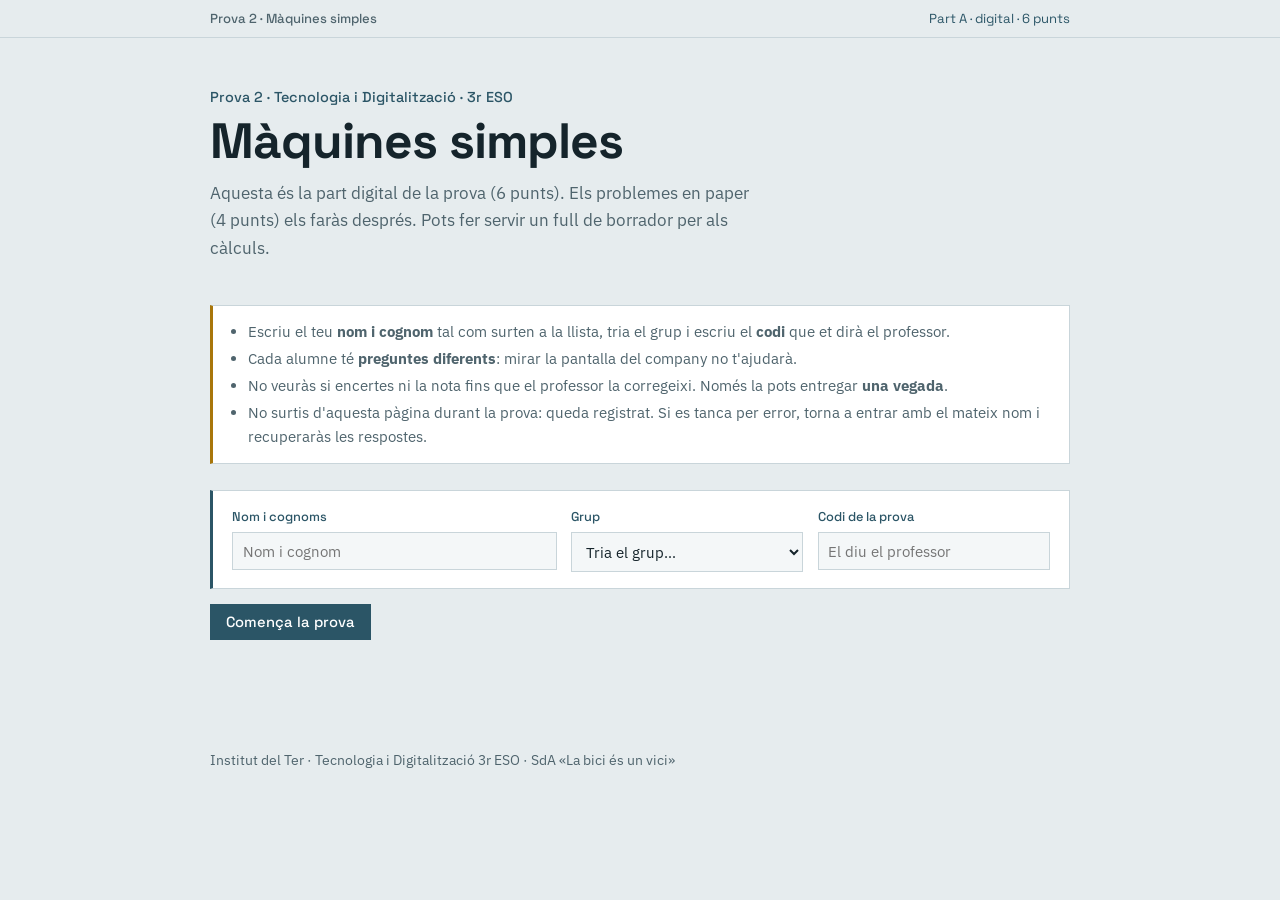
==== prova-2/index.html @ 7a1eaf3b "Prova 2 · Màquines simples: part digital xifrada per grup i versió amb suport Co-Authored-By: Claude" ====
<!doctype html>
<html lang="ca">
  <head>
    <meta charset="utf-8" />
    <meta name="viewport" content="width=device-width, initial-scale=1" />
    <meta name="robots" content="noindex" />
    <title>Prova 2 · Màquines simples</title>
    <link rel="preconnect" href="https://fonts.googleapis.com" />
    <link rel="preconnect" href="https://fonts.gstatic.com" crossorigin />
    <link
      href="https://fonts.googleapis.com/css2?family=Space+Grotesk:wght@500;700&family=IBM+Plex+Sans:ital,wght@0,400;0,600;1,400&display=swap"
      rel="stylesheet"
    />
    <link rel="stylesheet" href="../assets/estil.css" />
    <link rel="stylesheet" href="../assets/estil-prova.css" />
  </head>
  <body>
    <div class="barra">
      <div class="barra-int">
        <span class="xip">Prova 2 · Màquines simples</span>
        <span class="marcador">Part A · digital · 6 punts</span>
      </div>
    </div>

    <header class="portada">
      <p class="sessio">Prova 2 · Tecnologia i Digitalització · 3r ESO</p>
      <h1>Màquines simples</h1>
      <p class="entradeta">
        Aquesta és la part digital de la prova (6 punts). Els problemes en paper (4 punts) els faràs després. Pots fer servir un full de borrador per als càlculs.
      </p>
    </header>

    <section class="avis-prova" aria-label="Instruccions">
      <ul>
        <li>Escriu el teu <b>nom i cognom</b> tal com surten a la llista, tria el grup i escriu el <b>codi</b> que et dirà el professor.</li>
        <li>Cada alumne té <b>preguntes diferents</b>: mirar la pantalla del company no t'ajudarà.</li>
        <li>No veuràs si encertes ni la nota fins que el professor la corregeixi. Només la pots entregar <b>una vegada</b>.</li>
        <li>No surtis d'aquesta pàgina durant la prova: queda registrat. Si es tanca per error, torna a entrar amb el mateix nom i recuperaràs les respostes.</li>
      </ul>
    </section>

    <section class="identificacio" id="bloc-identificacio">
      <div class="id-caixa tres">
        <div class="id-camp">
          <label for="camp-nom">Nom i cognoms</label>
          <input type="text" id="camp-nom" autocomplete="off" placeholder="Nom i cognom" />
        </div>
        <div class="id-camp">
          <label for="camp-grup">Grup</label>
          <select id="camp-grup">
            <option value="">Tria el grup…</option>
            <option value="3r ESO A">3r ESO A</option>
            <option value="3r ESO B">3r ESO B</option>
            <option value="3r ESO C">3r ESO C</option>
          </select>
        </div>
        <div class="id-camp">
          <label for="camp-codi">Codi de la prova</label>
          <input type="text" id="camp-codi" autocomplete="off" autocapitalize="characters" placeholder="El diu el professor" />
        </div>
      </div>
    </section>
    <div class="id-inici" id="bloc-inici">
      <button type="button" id="btn-inici">Comença la prova</button>
      <p class="estat-entrega" id="estat-inici" aria-live="polite"></p>
    </div>
    <p class="resum-alumne" id="resum-alumne" hidden></p>

    <main id="zona-prova" aria-live="polite"></main>

    <section class="entrega" id="entrega" hidden>
      <div class="entrega-caixa">
        <h2>Entrega la prova</h2>
        <p>Abans d'entregar, repassa que hagis respost totes les preguntes. Després ja no ho podràs canviar.</p>
        <button type="button" id="btn-entrega">Entrega la prova</button>
        <p class="estat-entrega" id="estat-entrega" aria-live="polite"></p>
      </div>
    </section>

    <footer>Institut del Ter · Tecnologia i Digitalització 3r ESO · SdA «La bici és un vici»</footer>

    <script src="contingut.js"></script>
    <script src="../assets/motor-prova.js"></script>
    <script>
      // ⚠️ La mateixa URL de l'Apps Script que fas servir a S1 i S2 (mateix full de càlcul).
      const SCRIPT_URL =
        "https://script.google.com/macros/s/AKfycbxXcgmuqEghVayqajZL-sYY8dNcPXuKbjXQNXoA90HjE0QE2t3mq_EcvKa7Gk40RCBxBA/exec";

      ProvaEngine.init({
        scriptUrl: SCRIPT_URL,
        xifrat: PROVA_XIFRADA,
        clauLocal: "prova2",
        pasAPas: false,
        escolta: false,
      });
    </script>
  </body>
</html>
---- assets/estil.css ----
:root{
  --paper:#e6ecee;
  --surface:#ffffff;
  --ink:#15242b;
  --ink-soft:#4f646d;
  --rule:#c9d5da;
  --steel:#2b5566;

  --traccio:#1d6fb8;
  --compressio:#b8352a;
  --flexio:#1c7f58;
  --torsio:#6f46ad;
  --cisallament:#a8760a;

  --ok:#1c7f58;
  --ko:#b8352a;

  --display:"Space Grotesk","Trebuchet MS",sans-serif;
  --text:"IBM Plex Sans","Segoe UI",system-ui,sans-serif;
}

*{box-sizing:border-box}
html{-webkit-text-size-adjust:100%}
body{
  margin:0;
  background:var(--paper);
  color:var(--ink);
  font-family:var(--text);
  font-size:17px;
  line-height:1.6;
}

/* ---------- barra superior ---------- */
.barra{
  position:sticky;top:0;z-index:20;
  background:rgba(230,236,238,.94);
  backdrop-filter:blur(6px);
  border-bottom:1px solid var(--rule);
}
.barra-int{
  max-width:900px;margin:0 auto;padding:.5rem 1.25rem;
  display:flex;flex-wrap:wrap;gap:.4rem .75rem;align-items:center;
}
.xip{
  font-family:var(--display);font-weight:500;font-size:.82rem;
  display:inline-flex;align-items:center;gap:.35rem;color:var(--ink-soft);
}
.xip i{width:.7rem;height:.7rem;border-radius:2px;display:inline-block}
.marcador{
  margin-left:auto;font-family:var(--display);font-size:.82rem;
  color:var(--steel);white-space:nowrap;
}

/* ---------- capçalera ---------- */
header.portada{
  max-width:900px;margin:0 auto;padding:3rem 1.25rem 1.5rem;
}
.sessio{
  font-family:var(--display);font-weight:500;font-size:.9rem;
  color:var(--steel);margin:0 0 .4rem;
}
h1{
  font-family:var(--display);font-weight:700;
  font-size:clamp(2rem,5.5vw,3.1rem);line-height:1.05;
  margin:0 0 .8rem;letter-spacing:-.02em;
}
.entradeta{max-width:55ch;color:var(--ink-soft);margin:0}

/* ---------- mostrari dels cinc esforços ---------- */
.mostrari{
  max-width:900px;margin:2rem auto 0;padding:0 1.25rem;
  display:grid;grid-template-columns:repeat(5,1fr);gap:.75rem;
}
.esforc{
  background:var(--surface);border:1px solid var(--rule);
  border-top:3px solid var(--c);padding:.7rem .6rem .55rem;
}
.esforc svg{width:100%;height:auto;display:block}
.esforc b{
  font-family:var(--display);font-weight:500;font-size:.88rem;
  display:block;margin-top:.4rem;color:var(--c);
}
.esforc span{font-size:.78rem;color:var(--ink-soft);line-height:1.35;display:block}

/* ---------- activitats ---------- */
main{max-width:900px;margin:0 auto;padding:1rem 1.25rem 5rem}

.activitat{
  background:var(--surface);
  border:1px solid var(--rule);
  margin-top:2rem;
  padding:1.6rem 1.5rem 1.4rem;
}
.activitat > h2{
  font-family:var(--display);font-weight:700;font-size:1.25rem;
  margin:0 0 .2rem;display:flex;gap:.6rem;align-items:baseline;
}
.activitat > h2 em{
  font-style:normal;color:var(--steel);font-weight:500;
  font-size:1rem;flex:0 0 auto;
}
.consigna{margin:.3rem 0 1.1rem;max-width:65ch}

/* imatge de suport */
.figura{margin:0 0 1.2rem}
.figura img{max-width:100%;display:block;border:1px solid var(--rule)}
.falta-imatge{
  border:1px dashed var(--rule);background:#f4f7f8;
  padding:1.1rem;font-size:.85rem;color:var(--ink-soft);
}
.falta-imatge code{background:#e6ecee;padding:.1rem .3rem;font-size:.85em}

/* graella de respostes */
.respostes{display:grid;gap:.55rem;margin:0 0 1.1rem;padding:0;list-style:none}
.respostes li{
  display:grid;grid-template-columns:1.6rem 1fr minmax(11rem,13rem);
  gap:.6rem;align-items:center;
}
.lletra{font-family:var(--display);font-weight:700;color:var(--steel)}
.enunciat{font-size:.97rem}
/* fila amb una foto en lloc de la lletra (p. ex. identificar tipus d'estructura) */
.respostes li.amb-imatge{grid-template-columns:11rem 1fr minmax(11rem,13rem)}
.respostes li.amb-imatge .figura{margin:0}

select{
  font-family:var(--text);font-size:.95rem;color:var(--ink);
  background:#f4f7f8;border:1px solid var(--rule);
  padding:.42rem .5rem;width:100%;border-radius:0;
}
select:focus-visible,button:focus-visible,input:focus-visible{
  outline:2px solid var(--steel);outline-offset:2px;
}
select.ok{border-color:var(--ok);background:#eaf6f0;box-shadow:inset 3px 0 0 var(--ok)}
select.ko{border-color:var(--ko);background:#fbeeec;box-shadow:inset 3px 0 0 var(--ko)}

/* caselles */
.caselles{list-style:none;padding:0;margin:0 0 1.1rem;display:grid;gap:.4rem}
.caselles label{
  display:flex;gap:.6rem;align-items:flex-start;
  padding:.4rem .6rem;border:1px solid transparent;cursor:pointer;
}
.caselles label.ok{border-color:var(--ok);background:#eaf6f0}
.caselles label.ko{border-color:var(--ko);background:#fbeeec}
.caselles input{margin-top:.35rem;accent-color:var(--steel);width:1rem;height:1rem}

/* taula */
.taula-embolcall{overflow-x:auto;margin:0 0 1.1rem}
table{border-collapse:collapse;width:100%;min-width:520px}
th,td{border-bottom:1px solid var(--rule);padding:.45rem .5rem;text-align:left;vertical-align:middle}
th{
  font-family:var(--display);font-weight:500;font-size:.85rem;
  color:var(--steel);border-bottom:1px solid var(--steel);
}
td.objecte{font-size:.95rem}
td.tria{width:12rem}

/* gronxador */
.gronxador{display:grid;grid-template-columns:minmax(0,1.15fr) minmax(0,1fr);gap:1.5rem;align-items:start}
.gronxador svg{width:100%;height:auto;background:#f4f7f8;border:1px solid var(--rule)}
@media(max-width:720px){.gronxador{grid-template-columns:1fr}}

/* botons */
.accions{display:flex;flex-wrap:wrap;gap:.6rem;align-items:center;margin-top:.4rem}
button{
  font-family:var(--display);font-weight:500;font-size:.92rem;
  padding:.5rem .95rem;border:1px solid var(--steel);
  background:var(--steel);color:#fff;cursor:pointer;border-radius:0;
}
button.secundari{background:transparent;color:var(--steel)}
button:hover{background:#1e3d4a;color:#fff}
button.secundari:hover{background:var(--steel)}

.veredicte{
  font-family:var(--display);font-size:.92rem;margin-left:.2rem;
}
.veredicte.tot{color:var(--ok)}
.veredicte.parcial{color:var(--ko)}

.solucio{
  margin-top:1rem;padding:.9rem 1.1rem;
  background:#f4f7f8;border-left:3px solid var(--steel);
  font-size:.93rem;
}
.solucio[hidden]{display:none}
.solucio h3{font-family:var(--display);font-size:.9rem;margin:0 0 .4rem;color:var(--steel)}
.solucio ul{margin:0;padding-left:1.1rem}

footer{
  max-width:900px;margin:0 auto;padding:0 1.25rem 4rem;
  color:var(--ink-soft);font-size:.85rem;
}

/* ---------- identificació ---------- */
.identificacio{
  max-width:900px;margin:1.6rem auto 0;padding:0 1.25rem;
}
.id-caixa{
  background:var(--surface);border:1px solid var(--rule);
  border-left:3px solid var(--steel);
  padding:1rem 1.2rem;
  display:grid;grid-template-columns:1.4fr 1fr;gap:.9rem;
}
.id-camp label{
  display:block;font-family:var(--display);font-weight:500;
  font-size:.8rem;color:var(--steel);margin-bottom:.3rem;
}
.id-camp input,.id-camp select{
  font-family:var(--text);font-size:.95rem;color:var(--ink);
  background:#f4f7f8;border:1px solid var(--rule);
  padding:.5rem .6rem;width:100%;border-radius:0;
}
@media(max-width:600px){.id-caixa{grid-template-columns:1fr}}

/* ---------- entrega ---------- */
.entrega{
  max-width:900px;margin:2rem auto 0;padding:0 1.25rem 3rem;
}
.entrega-caixa{
  background:var(--surface);border:1px solid var(--rule);
  padding:1.6rem 1.5rem;text-align:left;
}
.entrega-caixa h2{
  font-family:var(--display);font-weight:700;font-size:1.15rem;margin:0 0 .3rem;
}
.entrega-caixa p{margin:0 0 1rem;color:var(--ink-soft);max-width:60ch}
.estat-entrega{
  font-family:var(--display);font-size:.9rem;margin-top:.7rem;
}
.estat-entrega.enviant{color:var(--steel)}
.estat-entrega.ok{color:var(--ok)}
.estat-entrega.error{color:var(--ko)}
#btn-entrega:disabled{opacity:.55;cursor:default}

@media(max-width:780px){
  .mostrari{grid-template-columns:repeat(2,1fr)}
  .respostes li{grid-template-columns:1.4rem 1fr;gap:.3rem .5rem}
  .respostes li select{grid-column:2}
  .respostes li.amb-imatge{grid-template-columns:8rem 1fr}
}
@media(prefers-reduced-motion:reduce){
  *{animation:none!important;transition:none!important}
}
---- assets/estil-prova.css ----
/* Estils propis de les PROVES (s'afegeixen a estil.css; no el substitueixen) */

.avis-prova{
  max-width:900px;margin:1.2rem auto 0;padding:0 1.25rem;
}
.avis-prova ul{
  margin:0;padding:.9rem 1.2rem .9rem 2.2rem;background:var(--surface);
  border:1px solid var(--rule);border-left:3px solid var(--cisallament);
  font-size:.93rem;color:var(--ink-soft);
}
.avis-prova li+li{margin-top:.2rem}

.id-caixa.tres{grid-template-columns:1.4fr 1fr 1fr}
@media(max-width:700px){.id-caixa.tres{grid-template-columns:1fr}}
.id-inici{max-width:900px;margin:.9rem auto 0;padding:0 1.25rem}
.resum-alumne{
  max-width:900px;margin:1rem auto 0;padding:0 1.25rem;
  font-family:var(--display);color:var(--steel);
}

.activitat > h2 .punts{
  margin-left:auto;font-family:var(--display);font-weight:500;
  font-size:.82rem;color:var(--ink-soft);white-space:nowrap;
}

.files-prova{list-style:none;padding:0;margin:0;display:grid;gap:1.1rem}

/* tria (desplegable) */
.fila-prova.tipus-tria{
  display:grid;grid-template-columns:1.6rem 1fr minmax(11rem,13rem);
  gap:.6rem;align-items:center;
}
@media(max-width:780px){
  .fila-prova.tipus-tria{grid-template-columns:1.4rem 1fr;gap:.3rem .5rem}
  .fila-prova.tipus-tria select{grid-column:2}
}

/* veritat/fals + raó, i preguntes d'opció única */
.fila-prova.tipus-dosnivells,
.fila-prova.tipus-unica,
.fila-prova.tipus-oberta{
  border-top:1px solid var(--rule);padding-top:1rem;
}
.files-prova > li:first-child{border-top:0;padding-top:0}
.dn-cap{display:grid;grid-template-columns:1.6rem 1fr;gap:.6rem;margin-bottom:.5rem}
.dn-per{
  margin:.6rem 0 .3rem 2.2rem;font-family:var(--display);
  font-weight:500;font-size:.88rem;color:var(--steel);
}
.opcions-radio{list-style:none;margin:0 0 0 2.2rem;padding:0;display:grid;gap:.3rem}
.opcions-radio.vf{grid-template-columns:repeat(2,max-content);gap:.3rem 1.2rem}
.opcions-radio label{
  display:flex;gap:.6rem;align-items:flex-start;cursor:pointer;
  padding:.35rem .6rem;border:1px solid var(--rule);background:#f9fbfb;
}
.opcions-radio label:has(input:checked){border-color:var(--steel);background:#e8eff2}
.opcions-radio input{margin-top:.35rem;accent-color:var(--steel);width:1rem;height:1rem;flex:0 0 auto}

.figura-svg svg{width:100%;max-width:640px;height:auto;display:block;background:#f4f7f8;border:1px solid var(--rule)}

.fila-prova textarea{
  font-family:var(--text);font-size:.95rem;color:var(--ink);
  background:#f4f7f8;border:1px solid var(--rule);
  padding:.55rem .6rem;width:100%;border-radius:0;resize:vertical;
}
.ajuda-frase{font-size:.88rem;color:var(--ink-soft);margin:.3rem 0 0}

/* versió pas a pas */
.nav-pas{
  display:flex;justify-content:space-between;align-items:center;gap:1rem;
  margin-top:1.4rem;font-family:var(--display);color:var(--steel);
}
.nav-pas button:disabled{opacity:.4;cursor:default}

/* versió amb suport: lletra més gran i més aire */
body.suport{font-size:19px;line-height:1.7}
body.suport .opcions-radio label{padding:.55rem .75rem}
.xuleta-titol{
  max-width:900px;margin:1.6rem auto -1.2rem;padding:0 1.25rem;
  font-family:var(--display);font-size:.9rem;color:var(--steel);
}

/* esquemes dins de les preguntes: sota l'enunciat, alineats amb les opcions */
.fila-prova .figura-svg{margin:.3rem 0 .8rem 2.2rem}
.figura-svg.petita svg{max-width:300px}
@media(max-width:780px){.fila-prova .figura-svg{margin-left:0}}
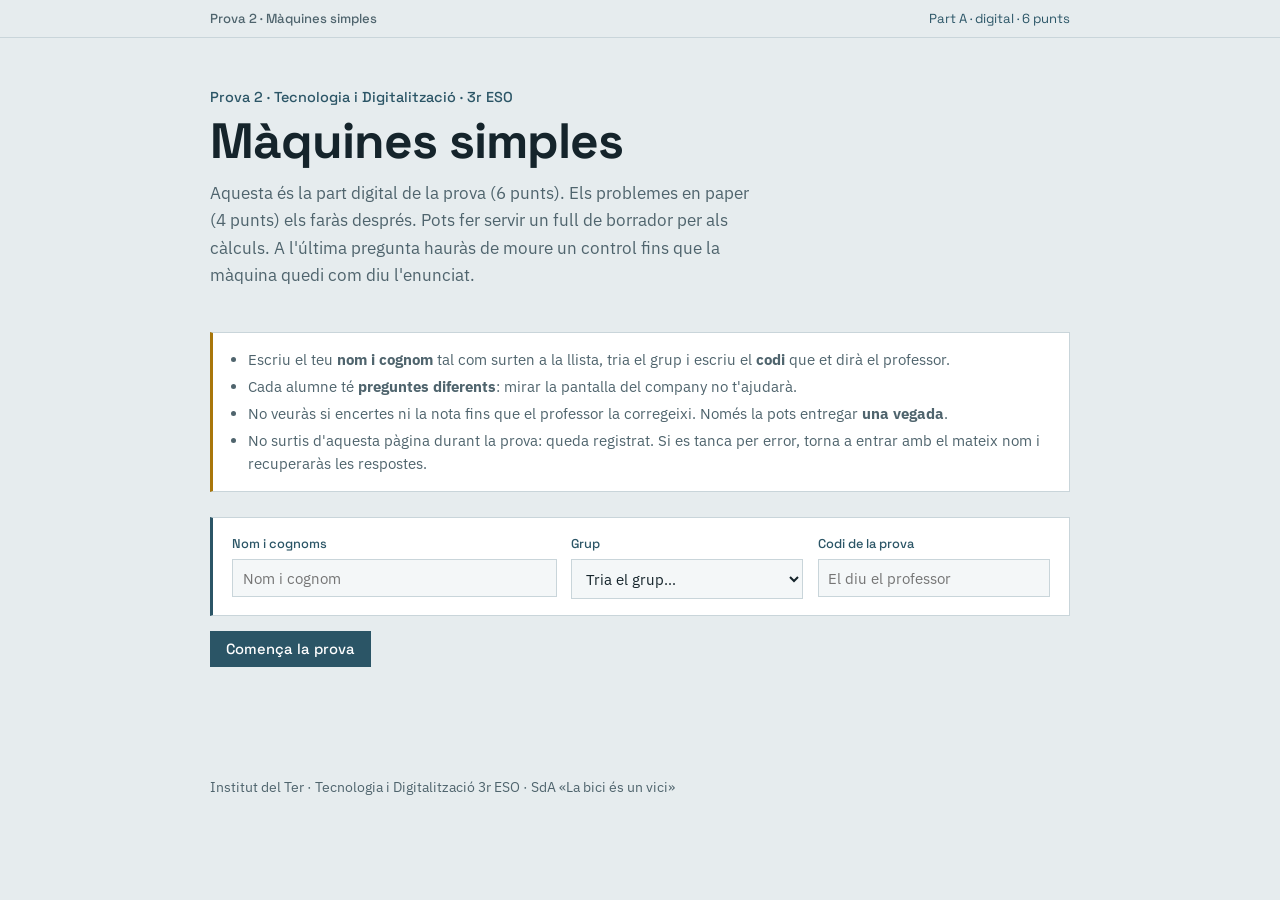
==== commit 19713a9b: "Prova 2: esquemes, simulador «deixa la màquina a punt» i pistes a la versió amb suport - assets/simu" ====
--- a/prova-2/index.html
+++ b/prova-2/index.html
@@ -26,7 +26,7 @@
       <p class="sessio">Prova 2 · Tecnologia i Digitalització · 3r ESO</p>
       <h1>Màquines simples</h1>
       <p class="entradeta">
-        Aquesta és la part digital de la prova (6 punts). Els problemes en paper (4 punts) els faràs després. Pots fer servir un full de borrador per als càlculs.
+        Aquesta és la part digital de la prova (6 punts). Els problemes en paper (4 punts) els faràs després. Pots fer servir un full de borrador per als càlculs. A l'última pregunta hauràs de moure un control fins que la màquina quedi com diu l'enunciat.
       </p>
     </header>
 
@@ -80,6 +80,7 @@
     <footer>Institut del Ter · Tecnologia i Digitalització 3r ESO · SdA «La bici és un vici»</footer>
 
     <script src="contingut.js"></script>
+    <script src="../assets/simuladors-prova.js"></script>
     <script src="../assets/motor-prova.js"></script>
     <script>
       // ⚠️ La mateixa URL de l'Apps Script que fas servir a S1 i S2 (mateix full de càlcul).
--- a/assets/estil-prova.css
+++ b/assets/estil-prova.css
@@ -84,3 +84,23 @@
 .fila-prova .figura-svg{margin:.3rem 0 .8rem 2.2rem}
 .figura-svg.petita svg{max-width:300px}
 @media(max-width:780px){.fila-prova .figura-svg{margin-left:0}}
+
+/* simuladors de les proves (assets/simuladors-prova.js) */
+.sim-cont{margin:.4rem 0 .4rem 2.2rem}
+.sim-cont .figura{margin:0 0 .5rem}
+.sim-control{display:flex;align-items:center;gap:.9rem;flex-wrap:wrap;background:var(--surface);border:1px solid var(--rule);padding:.6rem .9rem;max-width:640px}
+.sim-control label{font-weight:600}
+.sim-control input[type=range]{flex:1;min-width:180px;accent-color:#c0392b}
+.sim-control output{font-family:var(--display);font-weight:700;min-width:7.5em}
+@media(max-width:780px){.sim-cont{margin-left:0}}
+
+/* pistes (versió amb suport amb «pistes: true») */
+.pistes{margin:.5rem 0 .2rem 2.2rem}
+.pistes .btn-comprova{margin-right:.6rem}
+.pista-msg{display:inline-block;margin:.3rem 0;font-weight:600}
+.pista-msg.ok{color:#1c7f58}
+.pista-msg.error{color:#a8760a}
+.pistes-llista{list-style:none;padding:0;margin:.4rem 0 0}
+.pistes-llista li{background:#fff8e6;border-left:4px solid #e0b23c;padding:.5rem .8rem;margin:.35rem 0}
+@media(max-width:780px){.pistes{margin-left:0}}
+.fila-prova.tipus-tria .pistes{grid-column:1/-1;margin-top:0}
